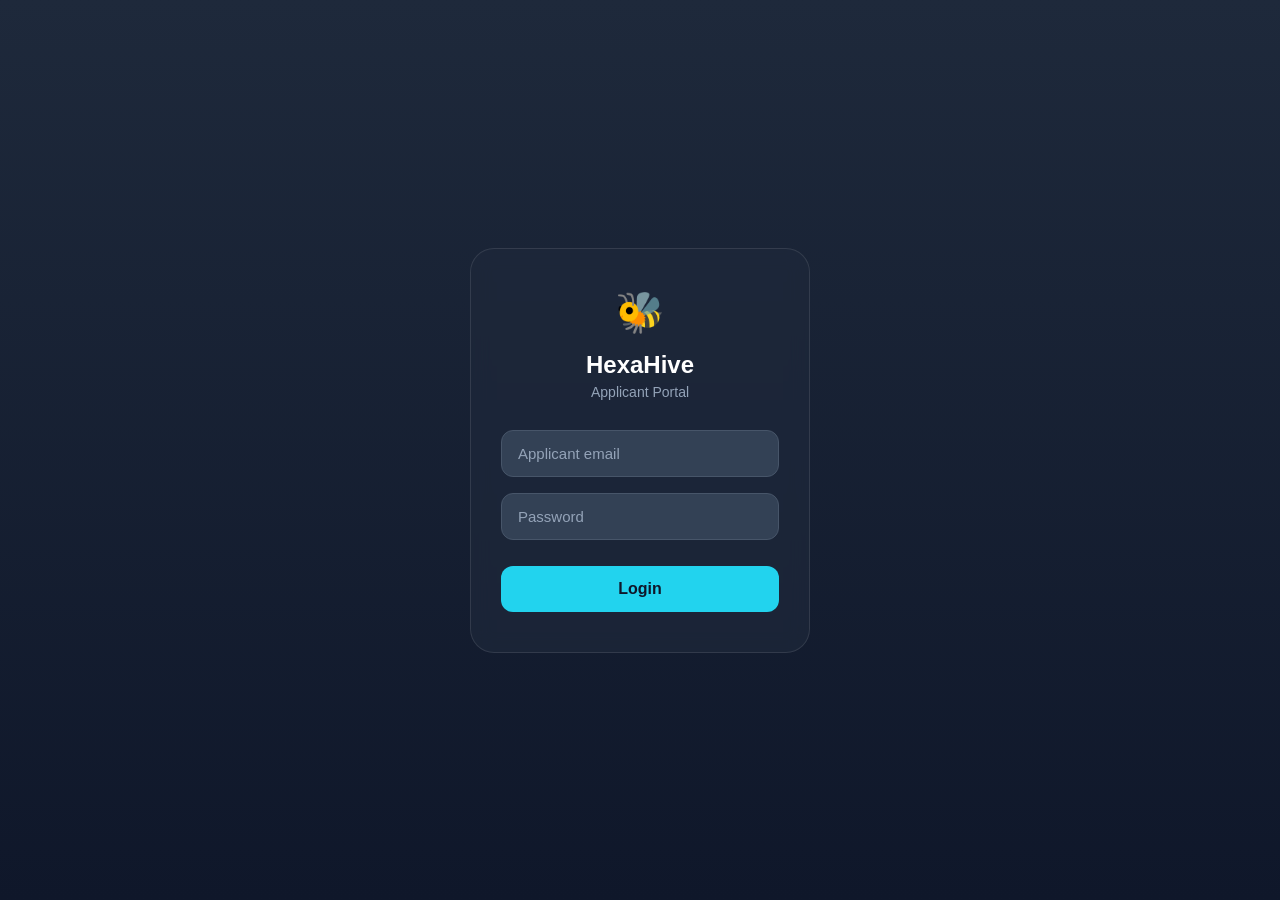
==== index.html @ 28fcb544 "Rename login.html to index.html" ====
<!DOCTYPE html>
<html lang="en">
<head>
    <meta charset="UTF-8">
    <meta name="viewport" content="width=device-width, initial-scale=1.0">
    <title>HexaHive Login</title>
    <link rel="stylesheet" href="style.css">
</head>
<body>
    <div class="login-box">
        <div class="logo-container">
            <span class="logo-emoji">🐝</span>
        </div>
        <h1>HexaHive</h1>
        <p class="subtitle">Applicant Portal</p>

        <input type="email" placeholder="Applicant email">
        <input type="password" placeholder="Password">

        <button>Login</button>
        
    </div>
   <script src="script.js"></script>
</body>
</html>
---- style.css ----
body{
    margin: 0%;
    padding: 0%;
    font-family:Arial, Helvetica, sans-serif ;
    display: flex;
    justify-content: center;
     align-items: center;
     min-height: 100vh;
    background: linear-gradient(180deg, #1e293b 0%, #0f172a 100%);
}
    

.login-box{
    background-color: rgba(30, 41, 59, 0.7);
    backdrop-filter: blur(10px);
    padding: 40px 30px;
    border-radius: 24px;
    border: 1px solid rgba(255, 255, 255, 0.1);
    width: 340px;
    box-sizing: border-box;
    text-align: center;
    box-shadow: 1 10px 25px rgba(0, 0, 0, 0.3);

}
.logo-container{
    margin-bottom: 15px;
}
.logo-emoji{
    font-size: 40px;
}

h1{
  color: #ffffff;
  font-size: 24px;
  margin: 0 0 5px 0;
  font-weight: bold;
}

.subtitle{
    color: #94a3b8;
    font-size: 14px;
    margin: 0 0 30px 0;
}

input{
    width: 100%;
    padding: 14px 16px;
    margin-bottom: 16px;
    background-color: #334155;
    border: 1px solid #475569;
    border-radius: 12px;
    color: #ffffff;
    font-size: 15px;
    box-sizing: border-box;
    transition: border-color 0.2s;

}

input::placeholder{
    color: #94a3b8;
}
input:focus{
    outline: none;
    border-color: #06b6d4;
}

button{
    width: 100%;
    padding: 14px;
    background-color: #22d3ee;
    color: #0f172a;
    border: none;
    border-radius: 12px;
    font-size: 16px;
    font-weight: bold;
    cursor: pointer;
    transition: background-color 0.2s , transform 0.1s;
    margin-top: 10px;
}

button:hover{
    background-color: #06b6d4;
}
button:active{
    transform: scale(o.90)
}
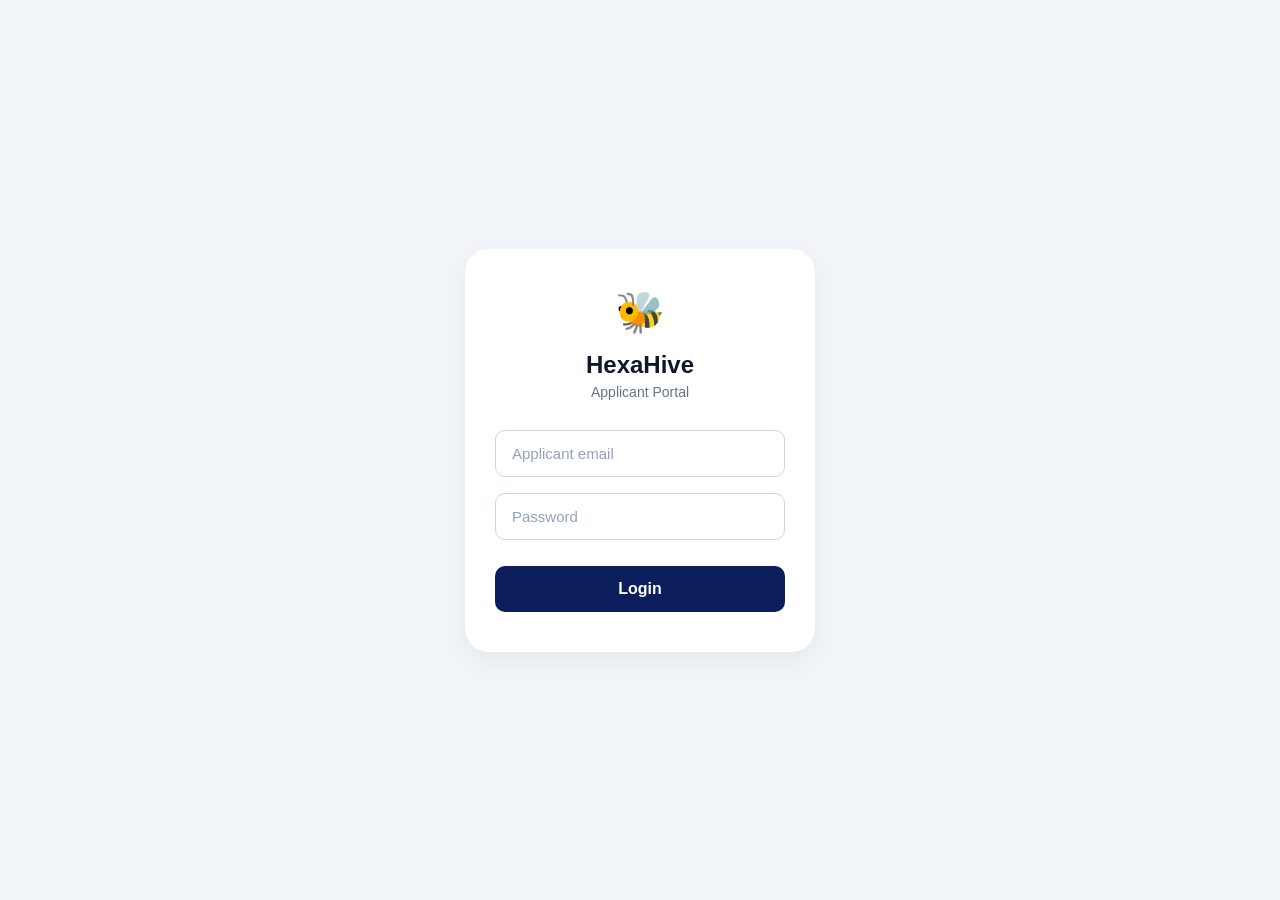
==== commit c1598ef3: "Add IDs to input fields and login button Added IDs to email and password inputs and login button." ====
--- a/index.html
+++ b/index.html
@@ -14,10 +14,10 @@
         <h1>HexaHive</h1>
         <p class="subtitle">Applicant Portal</p>
 
-        <input type="email" placeholder="Applicant email">
-        <input type="password" placeholder="Password">
+        <input type="email" id="email" placeholder="Applicant email">
+        <input type="password" id="password" placeholder="Password">
 
-        <button>Login</button>
+        <button id="loginBtn">Login</button>
         
     </div>
    <script src="script.js"></script>
--- a/style.css
+++ b/style.css
@@ -3,23 +3,23 @@
     padding: 0%;
     font-family:Arial, Helvetica, sans-serif ;
     display: flex;
+    background-color: #f1f5f9;
     justify-content: center;
      align-items: center;
      min-height: 100vh;
-    background: linear-gradient(180deg, #1e293b 0%, #0f172a 100%);
+    
 }
     
 
 .login-box{
-    background-color: rgba(30, 41, 59, 0.7);
-    backdrop-filter: blur(10px);
+    background-color: #ffffff;
     padding: 40px 30px;
     border-radius: 24px;
-    border: 1px solid rgba(255, 255, 255, 0.1);
-    width: 340px;
+    border: 20px;
+    width: 350px;
     box-sizing: border-box;
     text-align: center;
-    box-shadow: 1 10px 25px rgba(0, 0, 0, 0.3);
+    box-shadow: 0 10px 25px rgba(0, 0, 0, 0.05);
 
 }
 .logo-container{
@@ -30,14 +30,14 @@
 }
 
 h1{
-  color: #ffffff;
+  color: #0f172a;
   font-size: 24px;
   margin: 0 0 5px 0;
   font-weight: bold;
 }
 
 .subtitle{
-    color: #94a3b8;
+    color: #64748b;
     font-size: 14px;
     margin: 0 0 30px 0;
 }
@@ -46,13 +46,13 @@
     width: 100%;
     padding: 14px 16px;
     margin-bottom: 16px;
-    background-color: #334155;
-    border: 1px solid #475569;
-    border-radius: 12px;
-    color: #ffffff;
+    background-color: #ffffff;
+    border: 1px solid #cbd5e1;
+    border-radius: 10px;
+    color: #0f172a;
     font-size: 15px;
     box-sizing: border-box;
-    transition: border-color 0.2s;
+    transition: all 0.2s;
 
 }
 
@@ -61,16 +61,17 @@
 }
 input:focus{
     outline: none;
-    border-color: #06b6d4;
+    border-color: #0c1e5b;
+    box-shadow: 0 0 0 3px rgba(12, 30, 91, 0.1);
 }
 
 button{
     width: 100%;
     padding: 14px;
-    background-color: #22d3ee;
-    color: #0f172a;
+    background-color: #0c1e5b;
+    color: #ffffff;
     border: none;
-    border-radius: 12px;
+    border-radius: 10px;
     font-size: 16px;
     font-weight: bold;
     cursor: pointer;
@@ -79,8 +80,8 @@
 }
 
 button:hover{
-    background-color: #06b6d4;
+    background-color: #061036;
 }
 button:active{
-    transform: scale(o.90)
+    transform: scale(o.98)
 }
